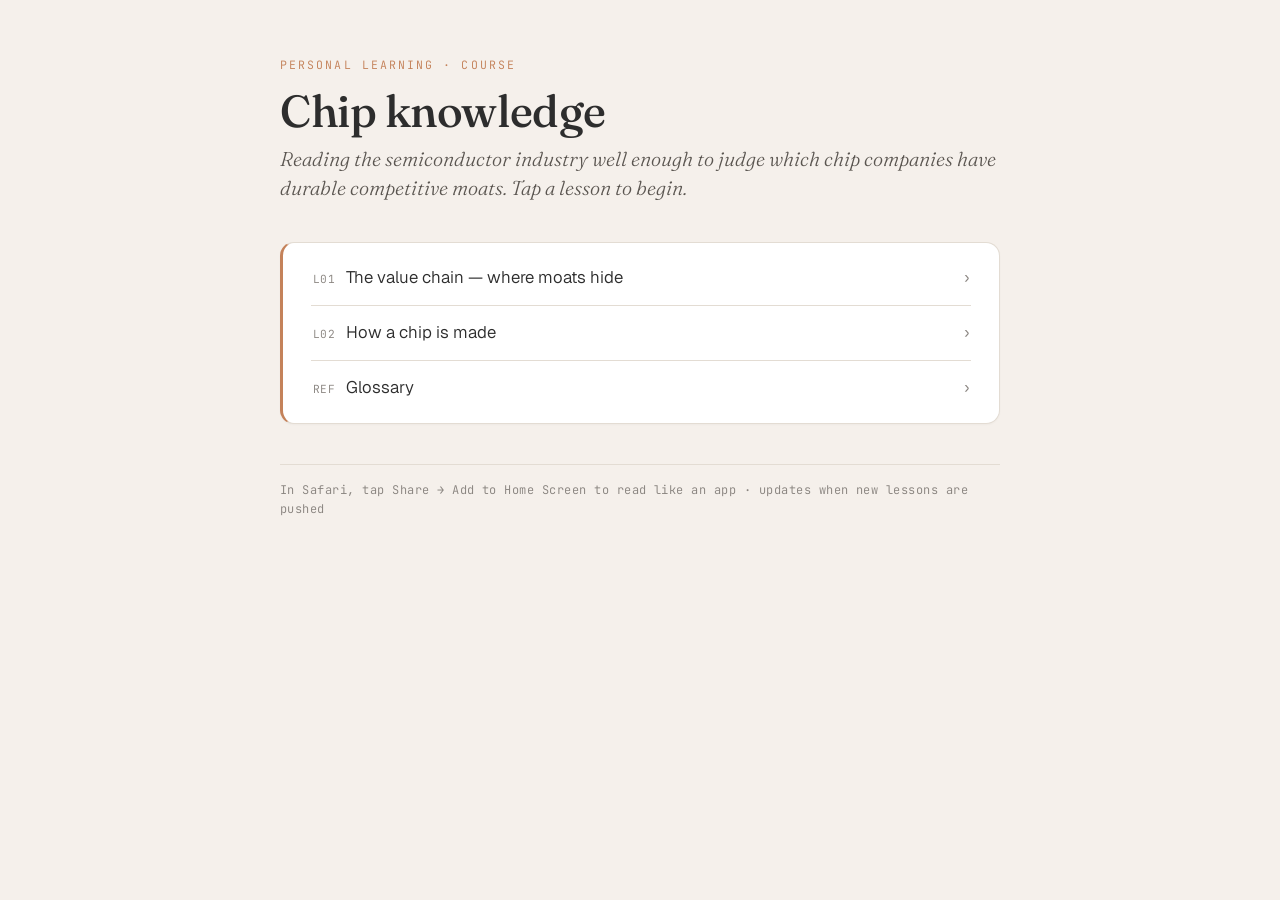
==== index.html @ f0791d8a "Initial commit: chip-knowledge course (public lessons) Value-chain and chip-manufacturing lessons, g" ====
<!DOCTYPE html>
<html lang="en">
<head>
<meta charset="utf-8">
<meta name="viewport" content="width=device-width, initial-scale=1">
<title>Chip Knowledge</title>
<meta name="apple-mobile-web-app-capable" content="yes">
<style>
  @import url('https://fonts.googleapis.com/css2?family=Fraunces:ital,opsz,wght@0,9..144,300..600;1,9..144,300..500&family=Geist:wght@300..600&family=JetBrains+Mono:wght@400;500&display=swap');
  :root{--cream:#f5f0eb;--card:#fff;--ink:#2d2d2d;--ink-soft:#5a5550;--ink-faint:#8a8580;
    --terracotta:#c4825a;--terracotta-deep:#a8693f;--hairline:#e3dcd3;--radius:14px;}
  *{box-sizing:border-box;}
  body{margin:0;background:var(--cream);color:var(--ink);font-family:'Geist',system-ui,sans-serif;
    font-weight:350;line-height:1.6;font-size:18px;padding:3.5rem 1.25rem 6rem;-webkit-font-smoothing:antialiased;}
  .wrap{max-width:720px;margin:0 auto;}
  .eyebrow{font-family:'JetBrains Mono',monospace;font-size:.72rem;letter-spacing:.18em;
    text-transform:uppercase;color:var(--terracotta);margin:0 0 .75rem;}
  h1{font-family:'Fraunces',serif;font-weight:500;font-size:clamp(2rem,6vw,2.8rem);line-height:1.1;
    letter-spacing:-.01em;margin:0 0 .5rem;}
  .lede{font-family:'Fraunces',serif;font-style:italic;font-weight:300;font-size:1.25rem;
    line-height:1.45;color:var(--ink-soft);margin:0 0 2.5rem;}
  .card{background:var(--card);border:1px solid var(--hairline);border-left:3px solid var(--terracotta);
    border-radius:var(--radius);padding:.5rem 1.75rem;margin:1.5rem 0;box-shadow:0 1px 2px rgba(45,45,45,.03);}
  ul{list-style:none;padding:0;margin:0;}
  li{margin:0;border-top:1px solid var(--hairline);}
  li:first-child{border-top:none;}
  li a{display:block;padding:.85rem .1rem;color:var(--ink);text-decoration:none;font-size:1.05rem;}
  li a:hover{color:var(--terracotta-deep);}
  li a .n{font-family:'JetBrains Mono',monospace;font-size:.7rem;color:var(--ink-faint);
    letter-spacing:.08em;margin-right:.6rem;}
  li a .arrow{float:right;color:var(--ink-faint);}
  .meta{font-family:'JetBrains Mono',monospace;font-size:.75rem;color:var(--ink-faint);
    letter-spacing:.04em;margin-top:2.5rem;border-top:1px solid var(--hairline);padding-top:1rem;}
</style>
</head>
<body>
<div class="wrap">
  <p class="eyebrow">Personal Learning · Course</p>
  <h1>Chip knowledge</h1>
  <p class="lede">Reading the semiconductor industry well enough to judge which chip companies have
  durable competitive moats. Tap a lesson to begin.</p>

  <div class="card">
    <ul>
      <li><a href="lessons/0001-the-value-chain-where-moats-hide.html"><span class="n">L01</span>The value chain — where moats hide<span class="arrow">›</span></a></li>
      <li><a href="lessons/0002-how-a-chip-is-made.html"><span class="n">L02</span>How a chip is made<span class="arrow">›</span></a></li>
      <li><a href="reference/glossary.html"><span class="n">REF</span>Glossary<span class="arrow">›</span></a></li>
    </ul>
  </div>

  <div class="meta">In Safari, tap Share → Add to Home Screen to read like an app · updates when new lessons are pushed</div>
</div>
</body>
</html>
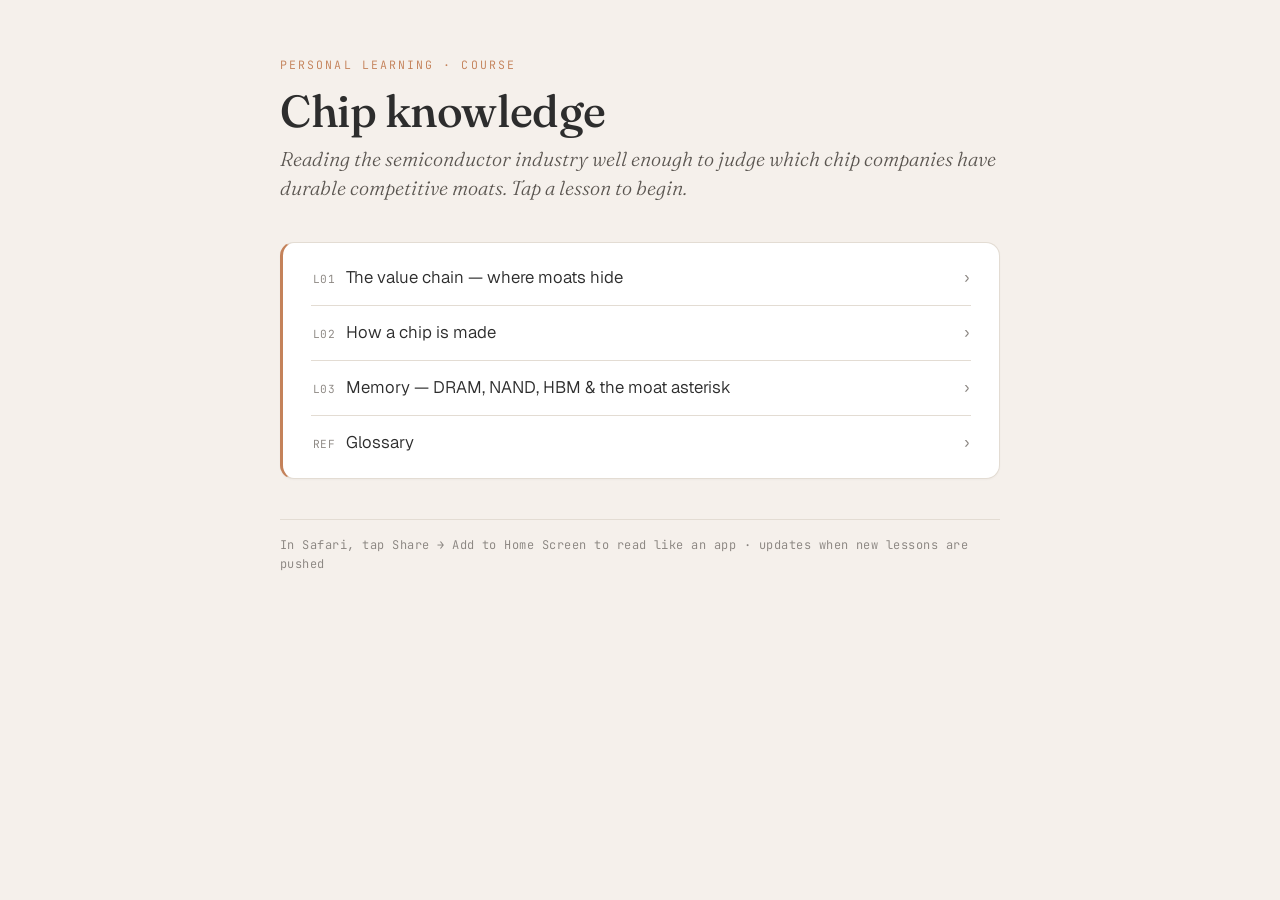
==== commit 49e18c07: "Add Lesson 03 — Memory: DRAM, NAND, HBM & the moat asterisk Resolves the Lesson 01 tension (memory =" ====
--- a/index.html
+++ b/index.html
@@ -44,6 +44,7 @@
     <ul>
       <li><a href="lessons/0001-the-value-chain-where-moats-hide.html"><span class="n">L01</span>The value chain — where moats hide<span class="arrow">›</span></a></li>
       <li><a href="lessons/0002-how-a-chip-is-made.html"><span class="n">L02</span>How a chip is made<span class="arrow">›</span></a></li>
+      <li><a href="lessons/0003-memory-dram-nand-hbm-and-the-moat-asterisk.html"><span class="n">L03</span>Memory — DRAM, NAND, HBM &amp; the moat asterisk<span class="arrow">›</span></a></li>
       <li><a href="reference/glossary.html"><span class="n">REF</span>Glossary<span class="arrow">›</span></a></li>
     </ul>
   </div>
